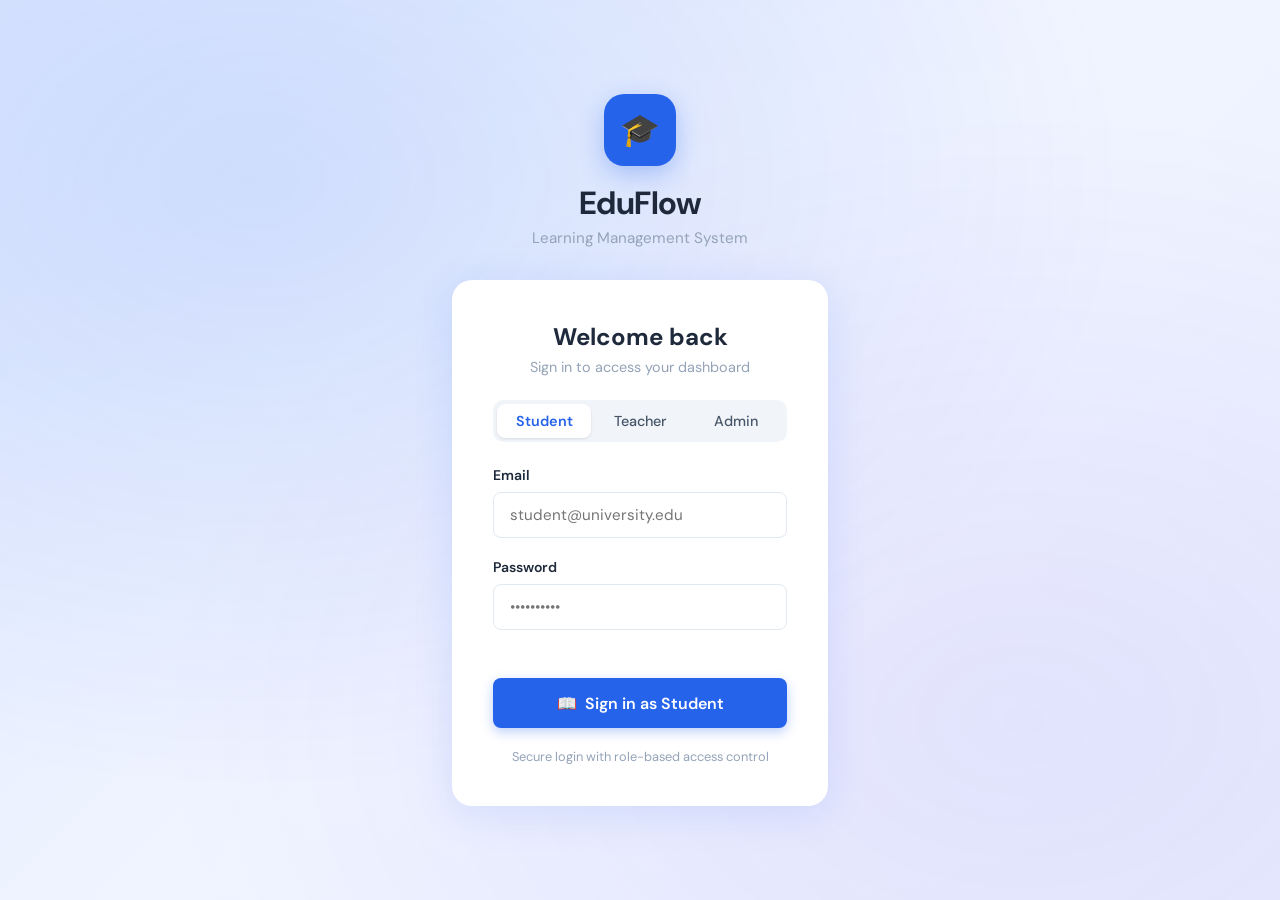
==== index.html @ 9ffbbc61 "Add files via upload" ====
<!DOCTYPE html>
<html lang="en">
<head>
  <meta charset="UTF-8" />
  <meta name="viewport" content="width=device-width, initial-scale=1.0"/>
  <title>EduFlow – Learning Management System</title>
  <link rel="stylesheet" href="/style.css"/>
  <link rel="preconnect" href="https://fonts.googleapis.com">
  <link href="https://fonts.googleapis.com/css2?family=DM+Sans:wght@400;500;600;700&family=DM+Serif+Display&display=swap" rel="stylesheet">
</head>
<body class="login-page">
  <div class="login-bg"></div>
  <div class="login-wrapper">
    <div class="brand">
      <div class="brand-icon">🎓</div>
      <h1 class="brand-name">EduFlow</h1>
      <p class="brand-sub">Learning Management System</p>
    </div>
    <div class="login-card">
      <h2>Welcome back</h2>
      <p class="login-desc">Sign in to access your dashboard</p>
      <div class="role-tabs">
        <button class="role-tab active" data-role="student">Student</button>
        <button class="role-tab" data-role="teacher">Teacher</button>
        <button class="role-tab" data-role="admin">Admin</button>
      </div>
      <div class="form-group">
        <label>Email</label>
        <input type="email" id="email" placeholder="student@university.edu"/>
      </div>
      <div class="form-group">
        <label>Password</label>
        <input type="password" id="password" placeholder="••••••••••"/>
      </div>
      <div class="form-error" id="loginError"></div>
      <button class="btn-login" id="loginBtn">
        <span class="btn-icon">📖</span>
        <span id="loginBtnText">Sign in as Student</span>
      </button>
      <p class="login-footer-note">Secure login with role-based access control</p>
    </div>
  </div>
  <script src="/login.js"></script>
</body>
</html>
---- style.css ----
/* =============================================
   EduFlow LMS – Global & Login Styles
   ============================================= */

:root {
  --blue: #2563eb;
  --blue-dark: #1d4ed8;
  --blue-light: #eff6ff;
  --blue-mid: #3b82f6;
  --green: #16a34a;
  --green-light: #f0fdf4;
  --orange: #ea580c;
  --orange-light: #fff7ed;
  --purple: #7c3aed;
  --purple-light: #faf5ff;
  --red: #dc2626;
  --gray-50: #f8fafc;
  --gray-100: #f1f5f9;
  --gray-200: #e2e8f0;
  --gray-400: #94a3b8;
  --gray-600: #475569;
  --gray-800: #1e293b;
  --white: #ffffff;
  --shadow-sm: 0 1px 3px rgba(0,0,0,0.08), 0 1px 2px rgba(0,0,0,0.04);
  --shadow: 0 4px 16px rgba(0,0,0,0.08);
  --shadow-lg: 0 8px 40px rgba(37,99,235,0.12);
  --radius: 12px;
  --radius-sm: 8px;
  --font: 'DM Sans', sans-serif;
}

*, *::before, *::after { box-sizing: border-box; margin: 0; padding: 0; }

body {
  font-family: var(--font);
  font-size: 15px;
  color: var(--gray-800);
  background: var(--gray-50);
}

/* ====================== LOGIN PAGE ====================== */
.login-page {
  min-height: 100vh;
  display: flex;
  align-items: center;
  justify-content: center;
  background: linear-gradient(135deg, #e0eaff 0%, #f0f4ff 50%, #e8f0fe 100%);
  position: relative;
  overflow: hidden;
}

.login-bg {
  position: fixed;
  inset: 0;
  background:
    radial-gradient(ellipse at 20% 20%, rgba(37,99,235,0.12) 0%, transparent 60%),
    radial-gradient(ellipse at 80% 80%, rgba(124,58,237,0.08) 0%, transparent 60%);
  pointer-events: none;
}

.login-wrapper {
  display: flex;
  flex-direction: column;
  align-items: center;
  gap: 2rem;
  width: 100%;
  max-width: 440px;
  padding: 2rem;
  position: relative;
  z-index: 1;
}

.brand {
  text-align: center;
}

.brand-icon {
  width: 72px;
  height: 72px;
  background: var(--blue);
  border-radius: 20px;
  display: flex;
  align-items: center;
  justify-content: center;
  font-size: 32px;
  margin: 0 auto 1rem;
  box-shadow: 0 8px 24px rgba(37,99,235,0.3);
}

.brand-name {
  font-size: 2rem;
  font-weight: 700;
  color: var(--gray-800);
  letter-spacing: -0.5px;
}

.brand-sub {
  color: var(--gray-400);
  font-size: 0.95rem;
  margin-top: 0.25rem;
}

.login-card {
  background: var(--white);
  border-radius: 20px;
  padding: 2.5rem;
  width: 100%;
  box-shadow: var(--shadow-lg);
  border: 1px solid rgba(255,255,255,0.8);
  animation: slideUp 0.4s ease;
}

@keyframes slideUp {
  from { opacity: 0; transform: translateY(20px); }
  to { opacity: 1; transform: translateY(0); }
}

.login-card h2 {
  font-size: 1.5rem;
  font-weight: 700;
  text-align: center;
  color: var(--gray-800);
}

.login-desc {
  text-align: center;
  color: var(--gray-400);
  margin: 0.4rem 0 1.5rem;
  font-size: 0.9rem;
}

/* Role Tabs */
.role-tabs {
  display: flex;
  background: var(--gray-100);
  border-radius: 10px;
  padding: 4px;
  margin-bottom: 1.5rem;
  gap: 2px;
}

.role-tab {
  flex: 1;
  padding: 0.5rem;
  border: none;
  background: transparent;
  border-radius: 8px;
  font-family: var(--font);
  font-size: 0.9rem;
  font-weight: 500;
  color: var(--gray-600);
  cursor: pointer;
  transition: all 0.2s;
}

.role-tab.active {
  background: var(--white);
  color: var(--blue);
  font-weight: 600;
  box-shadow: var(--shadow-sm);
}

/* Form */
.form-group {
  margin-bottom: 1.25rem;
}

.form-group label {
  display: block;
  font-size: 0.875rem;
  font-weight: 600;
  color: var(--gray-800);
  margin-bottom: 0.5rem;
}

.form-group input,
.form-group select,
.form-group textarea {
  width: 100%;
  padding: 0.75rem 1rem;
  border: 1.5px solid var(--gray-200);
  border-radius: var(--radius-sm);
  font-family: var(--font);
  font-size: 0.95rem;
  color: var(--gray-800);
  background: var(--white);
  transition: border-color 0.2s, box-shadow 0.2s;
  outline: none;
}

.form-group input:focus,
.form-group select:focus,
.form-group textarea:focus {
  border-color: var(--blue);
  box-shadow: 0 0 0 3px rgba(37,99,235,0.1);
}

.form-error {
  color: var(--red);
  font-size: 0.85rem;
  margin-bottom: 0.75rem;
  min-height: 1rem;
  text-align: center;
}

.btn-login {
  width: 100%;
  padding: 0.9rem;
  background: var(--blue);
  color: var(--white);
  border: none;
  border-radius: var(--radius-sm);
  font-family: var(--font);
  font-size: 1rem;
  font-weight: 600;
  cursor: pointer;
  display: flex;
  align-items: center;
  justify-content: center;
  gap: 0.5rem;
  transition: background 0.2s, transform 0.1s, box-shadow 0.2s;
  box-shadow: 0 4px 12px rgba(37,99,235,0.3);
}

.btn-login:hover { background: var(--blue-dark); transform: translateY(-1px); }
.btn-login:active { transform: translateY(0); }

.login-footer-note {
  text-align: center;
  color: var(--gray-400);
  font-size: 0.8rem;
  margin-top: 1.25rem;
}

/* ====================== BUTTONS ====================== */
.btn-primary {
  padding: 0.6rem 1.25rem;
  background: var(--blue);
  color: var(--white);
  border: none;
  border-radius: var(--radius-sm);
  font-family: var(--font);
  font-size: 0.9rem;
  font-weight: 600;
  cursor: pointer;
  transition: background 0.2s;
}
.btn-primary:hover { background: var(--blue-dark); }

.btn-danger {
  padding: 0.45rem 0.9rem;
  background: #fee2e2;
  color: var(--red);
  border: none;
  border-radius: 6px;
  font-family: var(--font);
  font-size: 0.82rem;
  font-weight: 600;
  cursor: pointer;
  transition: background 0.2s;
}
.btn-danger:hover { background: #fecaca; }

.btn-sm {
  padding: 0.4rem 0.85rem;
  background: var(--blue-light);
  color: var(--blue);
  border: none;
  border-radius: 6px;
  font-family: var(--font);
  font-size: 0.82rem;
  font-weight: 600;
  cursor: pointer;
  transition: background 0.2s;
}
.btn-sm:hover { background: #dbeafe; }

/* ====================== UTILITIES ====================== */
.tag {
  display: inline-block;
  padding: 0.2rem 0.7rem;
  border-radius: 20px;
  font-size: 0.75rem;
  font-weight: 600;
}
.tag-blue { background: var(--blue-light); color: var(--blue); }
.tag-green { background: var(--green-light); color: var(--green); }
.tag-orange { background: var(--orange-light); color: var(--orange); }
.tag-red { background: #fee2e2; color: var(--red); }
.tag-purple { background: var(--purple-light); color: var(--purple); }

/* Toast */
.toast {
  position: fixed;
  bottom: 2rem;
  right: 2rem;
  background: var(--gray-800);
  color: var(--white);
  padding: 0.8rem 1.5rem;
  border-radius: 10px;
  font-size: 0.9rem;
  font-weight: 500;
  z-index: 9999;
  opacity: 0;
  transform: translateY(10px);
  transition: all 0.3s;
}
.toast.show { opacity: 1; transform: translateY(0); }

@media (max-width: 600px) {
  .login-wrapper { padding: 1rem; }
  .login-card { padding: 1.5rem; }
}
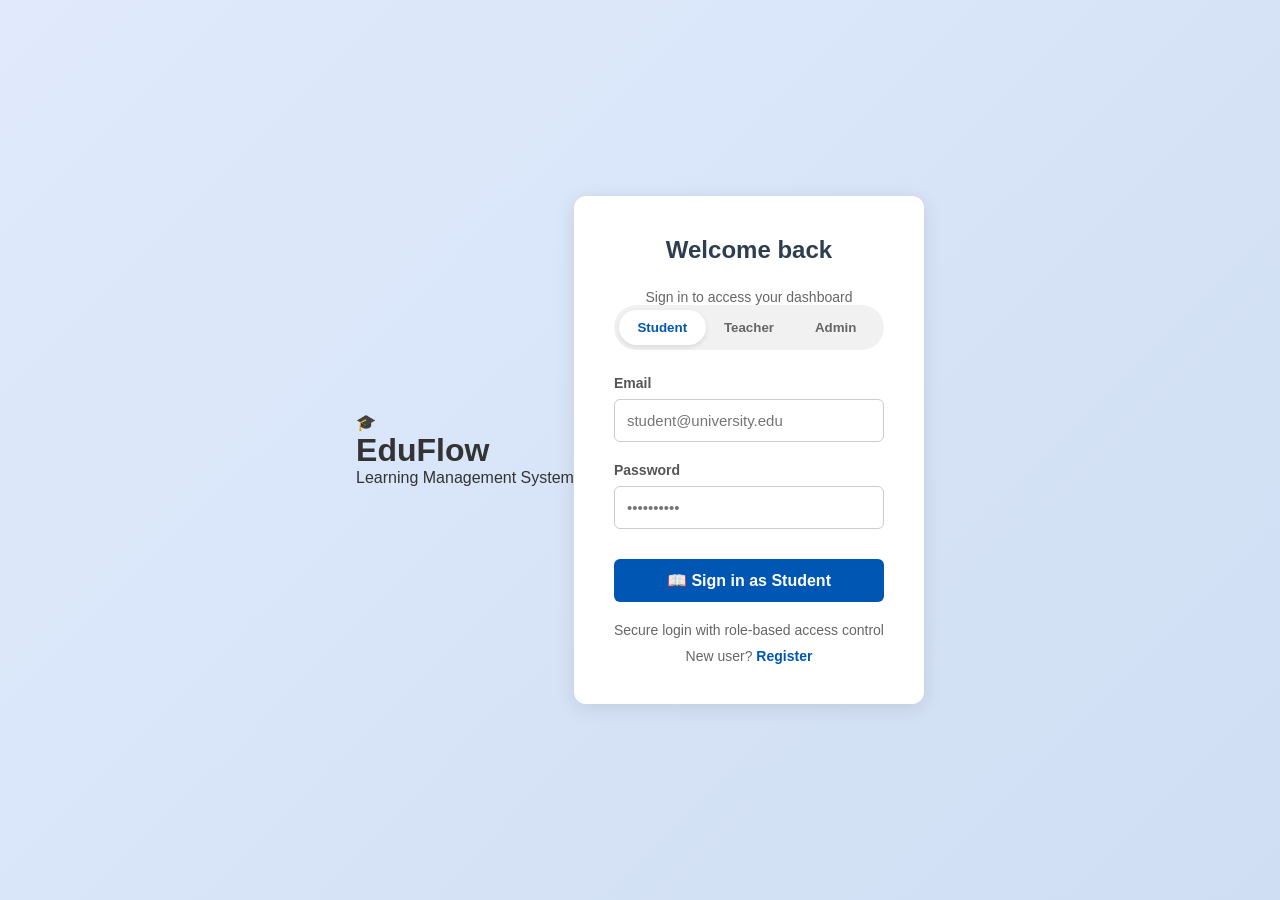
==== commit 231e9a8d: "Add files via upload" ====
--- a/index.html
+++ b/index.html
@@ -4,42 +4,75 @@
   <meta charset="UTF-8" />
   <meta name="viewport" content="width=device-width, initial-scale=1.0"/>
   <title>EduFlow – Learning Management System</title>
-  <link rel="stylesheet" href="/style.css"/>
+
+  <link rel="stylesheet" href="style.css"/>
+
   <link rel="preconnect" href="https://fonts.googleapis.com">
   <link href="https://fonts.googleapis.com/css2?family=DM+Sans:wght@400;500;600;700&family=DM+Serif+Display&display=swap" rel="stylesheet">
 </head>
+
 <body class="login-page">
+
   <div class="login-bg"></div>
+
   <div class="login-wrapper">
+
     <div class="brand">
       <div class="brand-icon">🎓</div>
       <h1 class="brand-name">EduFlow</h1>
       <p class="brand-sub">Learning Management System</p>
     </div>
-    <div class="login-card">
-      <h2>Welcome back</h2>
-      <p class="login-desc">Sign in to access your dashboard</p>
-      <div class="role-tabs">
-        <button class="role-tab active" data-role="student">Student</button>
-        <button class="role-tab" data-role="teacher">Teacher</button>
-        <button class="role-tab" data-role="admin">Admin</button>
+
+    <!-- ✅ FORM START -->
+    <form action="login.php" method="POST">
+
+      <div class="login-card">
+        <h2>Welcome back</h2>
+        <p class="login-desc">Sign in to access your dashboard</p>
+
+        <div class="role-tabs">
+          <button type="button" class="role-tab active" data-role="student">Student</button>
+          <button type="button" class="role-tab" data-role="teacher">Teacher</button>
+          <button type="button" class="role-tab" data-role="admin">Admin</button>
+        </div>
+
+        <!-- hidden role -->
+        <input type="hidden" name="role" id="role" value="student">
+
+        <div class="form-group">
+          <label>Email</label>
+          <input type="email" name="email" id="email" placeholder="student@university.edu" required/>
+        </div>
+
+        <div class="form-group">
+          <label>Password</label>
+          <input type="password" name="password" id="password" placeholder="••••••••••" required/>
+        </div>
+
+        <div class="form-error" id="loginError"></div>
+
+        <button type="submit" class="btn-login">
+          <span class="btn-icon">📖</span>
+          <span id="loginBtnText">Sign in as Student</span>
+        </button>
+
+        <p class="login-footer-note">
+          Secure login with role-based access control
+        </p>
+
+        <!-- Optional register link -->
+        <p style="text-align:center; margin-top:10px;">
+          New user? <a href="register.html">Register</a>
+        </p>
+
       </div>
-      <div class="form-group">
-        <label>Email</label>
-        <input type="email" id="email" placeholder="student@university.edu"/>
-      </div>
-      <div class="form-group">
-        <label>Password</label>
-        <input type="password" id="password" placeholder="••••••••••"/>
-      </div>
-      <div class="form-error" id="loginError"></div>
-      <button class="btn-login" id="loginBtn">
-        <span class="btn-icon">📖</span>
-        <span id="loginBtnText">Sign in as Student</span>
-      </button>
-      <p class="login-footer-note">Secure login with role-based access control</p>
-    </div>
+
+    </form>
+    <!-- ✅ FORM END -->
+
   </div>
-  <script src="/login.js"></script>
+
+  <script src="login.js"></script>
+
 </body>
-</html>
+</html>
--- a/style.css
+++ b/style.css
@@ -1,313 +1,127 @@
-/* =============================================
-   EduFlow LMS – Global & Login Styles
-   ============================================= */
-
-:root {
-  --blue: #2563eb;
-  --blue-dark: #1d4ed8;
-  --blue-light: #eff6ff;
-  --blue-mid: #3b82f6;
-  --green: #16a34a;
-  --green-light: #f0fdf4;
-  --orange: #ea580c;
-  --orange-light: #fff7ed;
-  --purple: #7c3aed;
-  --purple-light: #faf5ff;
-  --red: #dc2626;
-  --gray-50: #f8fafc;
-  --gray-100: #f1f5f9;
-  --gray-200: #e2e8f0;
-  --gray-400: #94a3b8;
-  --gray-600: #475569;
-  --gray-800: #1e293b;
-  --white: #ffffff;
-  --shadow-sm: 0 1px 3px rgba(0,0,0,0.08), 0 1px 2px rgba(0,0,0,0.04);
-  --shadow: 0 4px 16px rgba(0,0,0,0.08);
-  --shadow-lg: 0 8px 40px rgba(37,99,235,0.12);
-  --radius: 12px;
-  --radius-sm: 8px;
-  --font: 'DM Sans', sans-serif;
+/* Reset and Base Styles */
+* {
+    box-sizing: border-box;
+    font-family: 'Segoe UI', Tahoma, Geneva, Verdana, sans-serif;
+    margin: 0;
+    padding: 0;
 }
 
-*, *::before, *::after { box-sizing: border-box; margin: 0; padding: 0; }
-
 body {
-  font-family: var(--font);
-  font-size: 15px;
-  color: var(--gray-800);
-  background: var(--gray-50);
+    background-color: #f4f7f6;
+    color: #333;
 }
 
-/* ====================== LOGIN PAGE ====================== */
-.login-page {
-  min-height: 100vh;
-  display: flex;
-  align-items: center;
-  justify-content: center;
-  background: linear-gradient(135deg, #e0eaff 0%, #f0f4ff 50%, #e8f0fe 100%);
-  position: relative;
-  overflow: hidden;
-}
-
-.login-bg {
-  position: fixed;
-  inset: 0;
-  background:
-    radial-gradient(ellipse at 20% 20%, rgba(37,99,235,0.12) 0%, transparent 60%),
-    radial-gradient(ellipse at 80% 80%, rgba(124,58,237,0.08) 0%, transparent 60%);
-  pointer-events: none;
-}
-
+/* --- Login & Registration Page Styles --- */
 .login-wrapper {
-  display: flex;
-  flex-direction: column;
-  align-items: center;
-  gap: 2rem;
-  width: 100%;
-  max-width: 440px;
-  padding: 2rem;
-  position: relative;
-  z-index: 1;
-}
-
-.brand {
-  text-align: center;
-}
-
-.brand-icon {
-  width: 72px;
-  height: 72px;
-  background: var(--blue);
-  border-radius: 20px;
-  display: flex;
-  align-items: center;
-  justify-content: center;
-  font-size: 32px;
-  margin: 0 auto 1rem;
-  box-shadow: 0 8px 24px rgba(37,99,235,0.3);
-}
-
-.brand-name {
-  font-size: 2rem;
-  font-weight: 700;
-  color: var(--gray-800);
-  letter-spacing: -0.5px;
-}
-
-.brand-sub {
-  color: var(--gray-400);
-  font-size: 0.95rem;
-  margin-top: 0.25rem;
+    display: flex;
+    justify-content: center;
+    align-items: center;
+    height: 100vh;
+    background: linear-gradient(135deg, #e0eafc, #cfdef3); /* Soft blue gradient */
 }
 
 .login-card {
-  background: var(--white);
-  border-radius: 20px;
-  padding: 2.5rem;
-  width: 100%;
-  box-shadow: var(--shadow-lg);
-  border: 1px solid rgba(255,255,255,0.8);
-  animation: slideUp 0.4s ease;
-}
-
-@keyframes slideUp {
-  from { opacity: 0; transform: translateY(20px); }
-  to { opacity: 1; transform: translateY(0); }
+    background: #fff;
+    padding: 40px;
+    border-radius: 12px;
+    box-shadow: 0 4px 20px rgba(0,0,0,0.1);
+    width: 100%;
+    max-width: 400px;
+    text-align: center;
 }
 
 .login-card h2 {
-  font-size: 1.5rem;
-  font-weight: 700;
-  text-align: center;
-  color: var(--gray-800);
+    margin-bottom: 25px;
+    color: #2c3e50;
+    font-size: 24px;
 }
 
-.login-desc {
-  text-align: center;
-  color: var(--gray-400);
-  margin: 0.4rem 0 1.5rem;
-  font-size: 0.9rem;
-}
-
-/* Role Tabs */
+/* The Role Selection Tabs */
 .role-tabs {
-  display: flex;
-  background: var(--gray-100);
-  border-radius: 10px;
-  padding: 4px;
-  margin-bottom: 1.5rem;
-  gap: 2px;
+    display: flex;
+    background: #f1f1f1;
+    border-radius: 30px;
+    margin-bottom: 25px;
+    padding: 5px;
 }
 
 .role-tab {
-  flex: 1;
-  padding: 0.5rem;
-  border: none;
-  background: transparent;
-  border-radius: 8px;
-  font-family: var(--font);
-  font-size: 0.9rem;
-  font-weight: 500;
-  color: var(--gray-600);
-  cursor: pointer;
-  transition: all 0.2s;
+    flex: 1;
+    padding: 10px;
+    border: none;
+    background: transparent;
+    cursor: pointer;
+    border-radius: 30px;
+    font-weight: bold;
+    color: #666;
+    transition: all 0.3s ease;
 }
 
 .role-tab.active {
-  background: var(--white);
-  color: var(--blue);
-  font-weight: 600;
-  box-shadow: var(--shadow-sm);
+    background: #fff;
+    color: #0056b3; /* Primary blue */
+    box-shadow: 0 2px 5px rgba(0,0,0,0.1);
 }
 
-/* Form */
+/* Form Inputs */
 .form-group {
-  margin-bottom: 1.25rem;
+    margin-bottom: 20px;
+    text-align: left;
 }
 
 .form-group label {
-  display: block;
-  font-size: 0.875rem;
-  font-weight: 600;
-  color: var(--gray-800);
-  margin-bottom: 0.5rem;
+    display: block;
+    margin-bottom: 8px;
+    font-weight: 600;
+    font-size: 14px;
+    color: #555;
 }
 
-.form-group input,
-.form-group select,
-.form-group textarea {
-  width: 100%;
-  padding: 0.75rem 1rem;
-  border: 1.5px solid var(--gray-200);
-  border-radius: var(--radius-sm);
-  font-family: var(--font);
-  font-size: 0.95rem;
-  color: var(--gray-800);
-  background: var(--white);
-  transition: border-color 0.2s, box-shadow 0.2s;
-  outline: none;
+.form-group input {
+    width: 100%;
+    padding: 12px;
+    border: 1px solid #ccc;
+    border-radius: 6px;
+    outline: none;
+    transition: border-color 0.3s;
+    font-size: 15px;
 }
 
-.form-group input:focus,
-.form-group select:focus,
-.form-group textarea:focus {
-  border-color: var(--blue);
-  box-shadow: 0 0 0 3px rgba(37,99,235,0.1);
+.form-group input:focus {
+    border-color: #0056b3;
 }
 
-.form-error {
-  color: var(--red);
-  font-size: 0.85rem;
-  margin-bottom: 0.75rem;
-  min-height: 1rem;
-  text-align: center;
+/* Buttons and Links */
+button[type="submit"] {
+    width: 100%;
+    padding: 12px;
+    background: #0056b3;
+    color: white;
+    border: none;
+    border-radius: 6px;
+    font-size: 16px;
+    font-weight: bold;
+    cursor: pointer;
+    transition: background 0.3s;
+    margin-top: 10px;
 }
 
-.btn-login {
-  width: 100%;
-  padding: 0.9rem;
-  background: var(--blue);
-  color: var(--white);
-  border: none;
-  border-radius: var(--radius-sm);
-  font-family: var(--font);
-  font-size: 1rem;
-  font-weight: 600;
-  cursor: pointer;
-  display: flex;
-  align-items: center;
-  justify-content: center;
-  gap: 0.5rem;
-  transition: background 0.2s, transform 0.1s, box-shadow 0.2s;
-  box-shadow: 0 4px 12px rgba(37,99,235,0.3);
+button[type="submit"]:hover {
+    background: #004494;
 }
 
-.btn-login:hover { background: var(--blue-dark); transform: translateY(-1px); }
-.btn-login:active { transform: translateY(0); }
-
-.login-footer-note {
-  text-align: center;
-  color: var(--gray-400);
-  font-size: 0.8rem;
-  margin-top: 1.25rem;
+.login-card p {
+    margin-top: 20px;
+    font-size: 14px;
+    color: #666;
 }
 
-/* ====================== BUTTONS ====================== */
-.btn-primary {
-  padding: 0.6rem 1.25rem;
-  background: var(--blue);
-  color: var(--white);
-  border: none;
-  border-radius: var(--radius-sm);
-  font-family: var(--font);
-  font-size: 0.9rem;
-  font-weight: 600;
-  cursor: pointer;
-  transition: background 0.2s;
+.login-card a {
+    color: #0056b3;
+    text-decoration: none;
+    font-weight: bold;
 }
-.btn-primary:hover { background: var(--blue-dark); }
 
-.btn-danger {
-  padding: 0.45rem 0.9rem;
-  background: #fee2e2;
-  color: var(--red);
-  border: none;
-  border-radius: 6px;
-  font-family: var(--font);
-  font-size: 0.82rem;
-  font-weight: 600;
-  cursor: pointer;
-  transition: background 0.2s;
-}
-.btn-danger:hover { background: #fecaca; }
-
-.btn-sm {
-  padding: 0.4rem 0.85rem;
-  background: var(--blue-light);
-  color: var(--blue);
-  border: none;
-  border-radius: 6px;
-  font-family: var(--font);
-  font-size: 0.82rem;
-  font-weight: 600;
-  cursor: pointer;
-  transition: background 0.2s;
-}
-.btn-sm:hover { background: #dbeafe; }
-
-/* ====================== UTILITIES ====================== */
-.tag {
-  display: inline-block;
-  padding: 0.2rem 0.7rem;
-  border-radius: 20px;
-  font-size: 0.75rem;
-  font-weight: 600;
-}
-.tag-blue { background: var(--blue-light); color: var(--blue); }
-.tag-green { background: var(--green-light); color: var(--green); }
-.tag-orange { background: var(--orange-light); color: var(--orange); }
-.tag-red { background: #fee2e2; color: var(--red); }
-.tag-purple { background: var(--purple-light); color: var(--purple); }
-
-/* Toast */
-.toast {
-  position: fixed;
-  bottom: 2rem;
-  right: 2rem;
-  background: var(--gray-800);
-  color: var(--white);
-  padding: 0.8rem 1.5rem;
-  border-radius: 10px;
-  font-size: 0.9rem;
-  font-weight: 500;
-  z-index: 9999;
-  opacity: 0;
-  transform: translateY(10px);
-  transition: all 0.3s;
-}
-.toast.show { opacity: 1; transform: translateY(0); }
-
-@media (max-width: 600px) {
-  .login-wrapper { padding: 1rem; }
-  .login-card { padding: 1.5rem; }
-}
+.login-card a:hover {
+    text-decoration: underline;
+}
